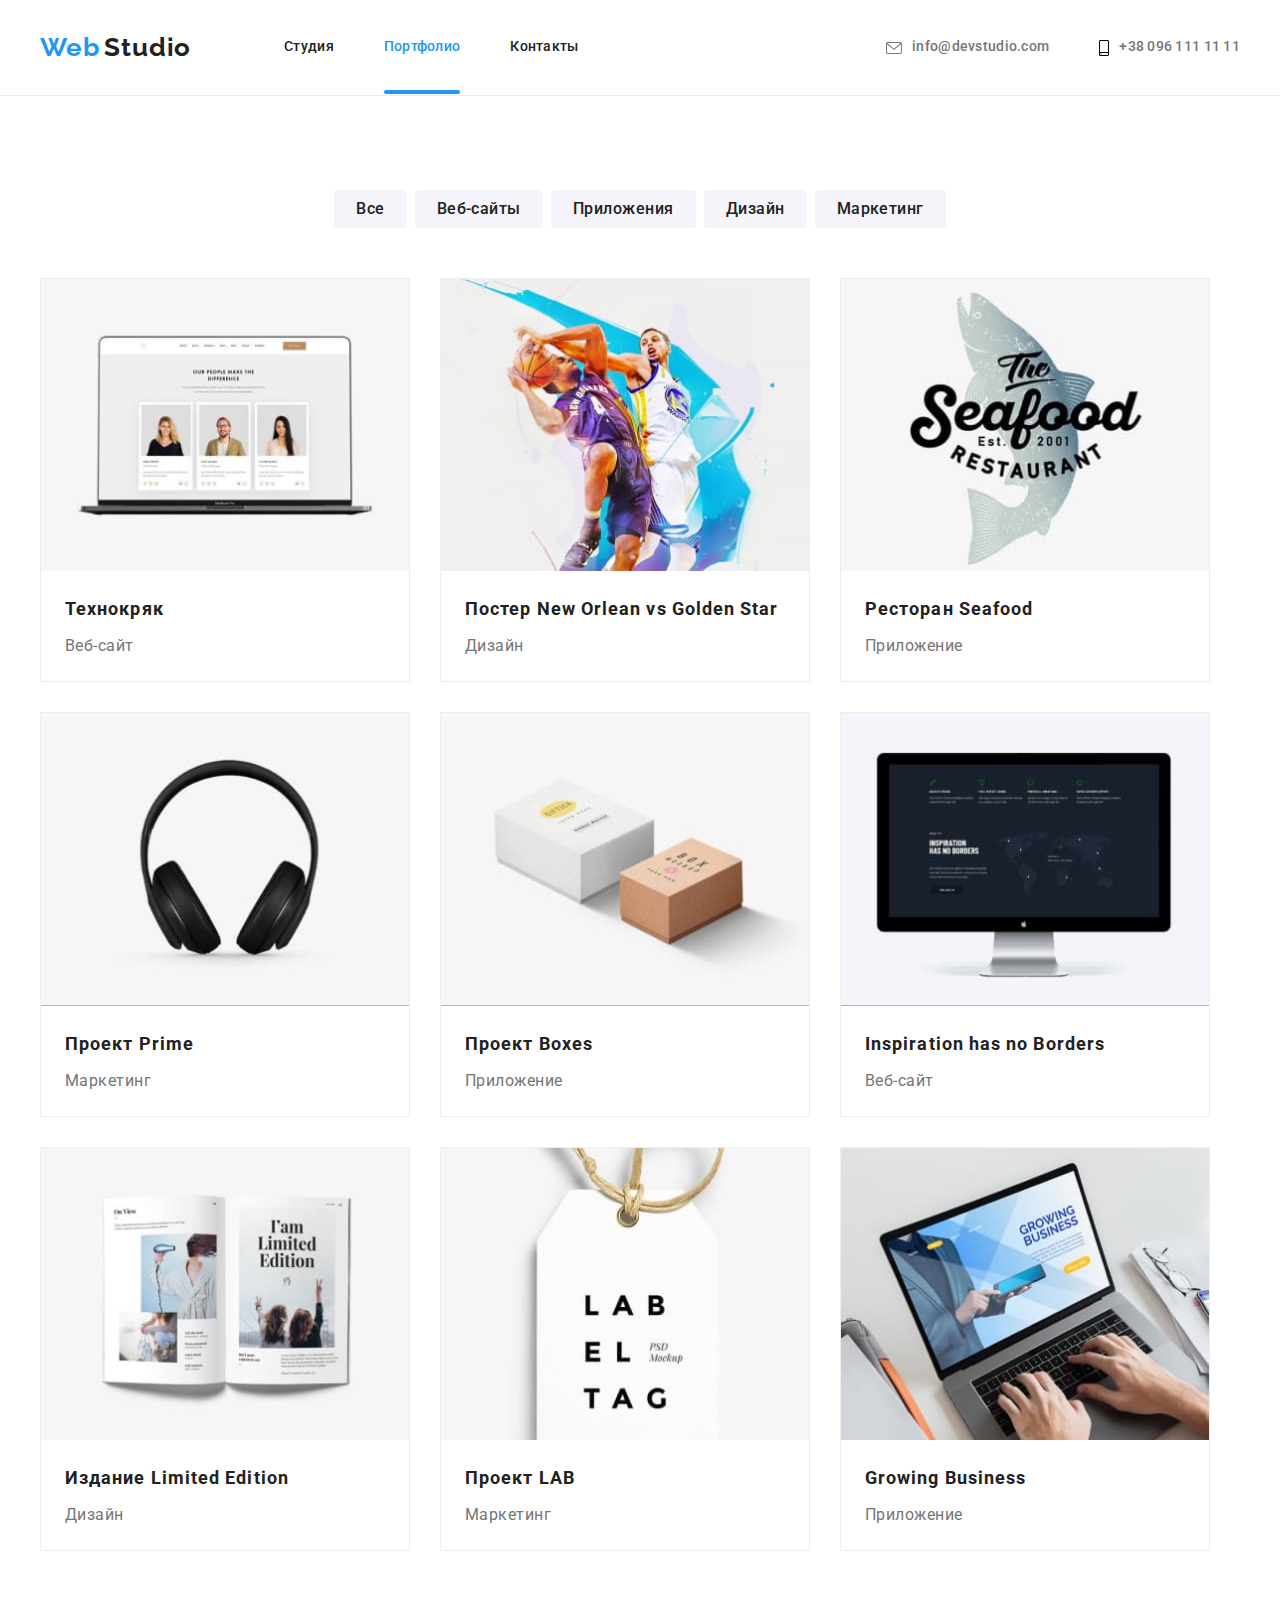
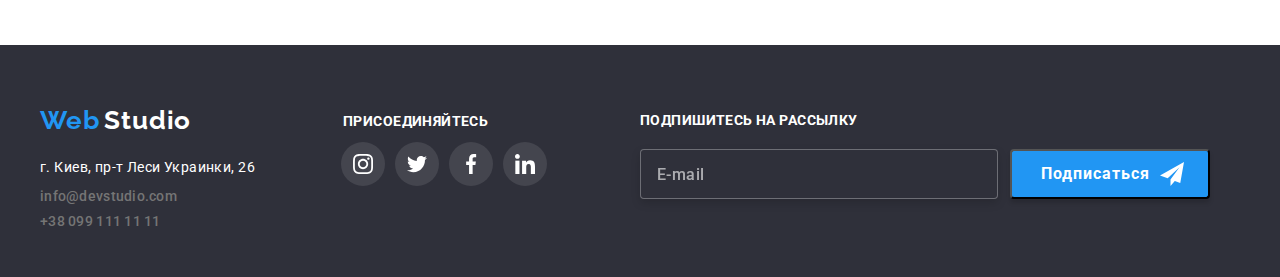
==== portfolio.html @ d0341769 "Add files via upload" ====
<!DOCTYPE html>
<html lang="ru">
<head>
    <meta charset="UTF-8">
    <meta name="viewport" content="width=device-width, initial-scale=1.0">
    <title>Portfolio</title>
    <link rel="preconnect" href="https://fonts.gstatic.com">
    <link href="https://fonts.googleapis.com/css2?family=Raleway:wght@700&family=Roboto:wght@400;500;700;900&display=swap" rel="stylesheet">
    <link href="https://cdnjs.cloudflare.com/ajax/libs/modern-normalize/1.0.0/modern-normalize.min.css" rel="stylesheet">
    <link href="./css/styles.css" rel="stylesheet">
</head>
<body class="portfolio">
    <!--Шапка сайта-->
<header>
    <div class="container">
        <nav class="navigation"> 
            <a href="/">
            <span class="nav-web">Web</span>
            <span class="nav-studio">Studio</span>
            </a>
        <ul class="navigation-list">
             <li class="nav-list"> <a class="nav-list-link" href="./index.html">Студия</a></li> 
            <li class="nav-list"> <a class="nav-list-link-active" href="/">Портфолио</a></li> 
            <li class="nav-list"> <a class="nav-list-link" href="/">Контакты</a></li> 
        </ul>
        </nav>
        <ul class="contacts">
            <li class="email">
                <a class ="mail" href="mailto:info@devstudio.com">
                    <svg class="email-icon">
                        <use href="./images/sprite.svg#icon-mail" width="16" height="12"></use>
                    </svg>info@devstudio.com</a></li>
            <li class="telephone">
                <a class="tel" href="tel:+380961111111">
                    <svg class="tel-icon">
                        <use href="./images/sprite.svg#icon-tel" width="10" height="16"></use>
                    </svg>+38 096 111 11 11</a></li>   
        </ul>
    </div>
    
</header>
<!--Герой-->
<main>
    <div class="container">
        <ul class="menu">
            <li class="menu-list"><button class="menu-list-btn" type="button">Все</button></li>
            <li class="menu-list"><button class="menu-list-btn" type="button">Веб-сайты</button></li>
            <li class="menu-list"><button class="menu-list-btn" type="button">Приложения</button></li>
            <li class="menu-list"><button class="menu-list-btn" type="button">Дизайн</button></li>
            <li class="menu-list"><button class="menu-list-btn" type="button">Маркетинг</button></li>
        </ul>
    </div>
    <!--Галерея-->
    <div class="container">
        <ul class="gallery">
            <li class="gallery-list">
                <a class="gallery-list-link" href="">
            <div class="gallery-img">
                <img src="images/portf-1.jpg" alt="Технокряк" width="370" height="294">
            <div class="overlay">
                <p>Технокряк это современная площадка распространения коронавируса. Компании используют эту платформу для цифрового
                    шпионажа и атак на защищённые сервера конкурентов</p>    
            </div>
            </div>
                
            <div class="gallery-description">
                <h2 class="gallery-title">Технокряк</h2>
                <p class="gallery-text">Веб-сайт</p>
            </div>
                </a>
            </li>
            <li class="gallery-list">
                <a class="gallery-list-link" href="">
            <div class="gallery-img">
                <img src="images/portf-2.jpg" alt="Постер New Orlean vs Golden Star" width="370" height="294">
            <div class="overlay">
                <p>Технокряк это современная площадка распространения коронавируса. Компании используют эту платформу для цифрового
                    шпионажа и атак на защищённые сервера конкурентов</p>   
            </div>
            </div>

           <div class="gallery-description">
            <h2 class="gallery-title">Постер New Orlean vs Golden Star</h2>
            <p class="gallery-text">Дизайн</p>
           </div>
                </a>
            </li>
            <li class="gallery-list">
                <a class="gallery-list-link" href="">
            <div class="gallery-img">
                <img src="images/portf-3.jpg" alt="Ресторан Seafood" width="370" height="294">
            <div class="overlay">
                <p>Технокряк это современная площадка распространения коронавируса. Компании используют эту платформу для цифрового
                    шпионажа и атак на защищённые сервера конкурентов</p>   
            </div> 
            </div>
               
           <div class="gallery-description">
            <h2 class="gallery-title">Ресторан Seafood</h2>
            <p class="gallery-text">Приложение</p>
           </div>
                </a>
            </li>
            <li class="gallery-list">
                <a class="gallery-list-link" href="">
            <div class="gallery-img">
                <img src="images/portf-4.jpg" alt="Проект Prime" width="370" height="294">
                <div class="overlay">
                    <p>Технокряк это современная площадка распространения коронавируса. Компании используют эту платформу для цифрового
                        шпионажа и атак на защищённые сервера конкурентов</p>   
                </div>
            </div>
                
            <div class="gallery-description">
                <h2 class="gallery-title">Проект Prime</h2>
                <p class="gallery-text">Маркетинг</p>
            </div>
                </a>
            </li>
            <li class="gallery-list">
                <a class="gallery-list-link" href="">
            <div class="gallery-img">
                <img src="images/portf-5.jpg" alt="Проект Boxes" width="370" height="294">
            <div class="overlay">
                <p>Технокряк это современная площадка распространения коронавируса. Компании используют эту платформу для цифрового
                    шпионажа и атак на защищённые сервера конкурентов</p>   
            </div>
            </div>
                
            <div class="gallery-description">
                <h2 class="gallery-title">Проект Boxes</h2>
                <p class="gallery-text">Приложение</p>
            </div>
                </a>
           </li>
            <li class="gallery-list">
            <a class="gallery-list-link" href="">
            <div class="gallery-img">
                <img src="images/portf-6.jpg" alt="Inspiration has no Borders" width="370" height="294">
            <div class="overlay">
                <p>Технокряк это современная площадка распространения коронавируса. Компании используют эту платформу для цифрового
                    шпионажа и атак на защищённые сервера конкурентов</p>   
            </div>
            </div>
               
           <div class="gallery-description">
            <h2 class="gallery-title">Inspiration has no Borders</h2>
            <p class="gallery-text">Веб-сайт</p>
           </div>
            </a>
            </li>
            <li class="gallery-list">
            <a class="gallery-list-link" href="">
            <div class="gallery-img">
                <img src="images/portf-7.jpg" alt="Издание Limited Edition" width="370" height="294">
            <div class="overlay">
                <p>Технокряк это современная площадка распространения коронавируса. Компании используют эту платформу для цифрового
                    шпионажа и атак на защищённые сервера конкурентов</p>   
            </div>
            </div>

            <div class="gallery-descriptoin">
                <h2 class="gallery-title">Издание Limited Edition</h2>
                <p class="gallery-text">Дизайн</p>
            </div>    
            </a>
            </li>
            <li class="gallery-list">
            <a class="gallery-list-link" href="">
            <div class="gallery-img">
                <img src="images/portf-8.jpg" alt="Проект LAB" width="370" height="294">
            <div class="overlay">
                <p>Технокряк это современная площадка распространения коронавируса. Компании используют эту платформу для цифрового
                     шпионажа и атак на защищённые сервера конкурентов</p>   
            </div>
            </div>
                
           <div class="gallery-description">
               <h2 class="gallery-title">Проект LAB</h2>
               <p class="gallery-text">Маркетинг</p>
           </div>
            </a>
            </li>
            <li class="gallery-list">
            <a class="gallery-list-link" href="">
            <div class="gallery-img">
                <img src="images/portf-9.jpg" alt="Growing Business" width="370" height="294">
            <div class="overlay">
                <p>Технокряк это современная площадка распространения коронавируса. Компании используют эту платформу для цифрового
                    шпионажа и атак на защищённые сервера конкурентов</p>   
            </div>
            </div>
               
            <div class="gallery-description">
                <h2 class="gallery-title">Growing Business</h2>
                <p class="gallery-text">Приложение</p>
            </div>
            </a> 
            </li>
        </ul>
    </div>   
</main>
<!--Футер-->
<footer>
    <div class="container">
        <div class="footer-cont">
            <a href="/">
                <span class="nav-web">Web</span>
                <span class="nav-studio">Studio</span>
            </a>
            <address class="address">
                <p class="adress">г. Киев, пр-т Леси Украинки, 26</p>
                <a class="mail" href="mailto:info@devstudio.com">info@devstudio.com</a>
                <a class="tel" href="tel:+380991111111">+38 099 111 11 11</a>
            </address>
        </div>
        <div class="connect">
            <p>Присоединяйтесь</p>
            <ul class="connect-slist">
                <li class="connect-slist-item">
                    <a class="connect-slist-link" href="">
                        <svg class="connect-icons" width="44" height="44">
                            <use href="./images/sprite.svg#icon-instagram"></use>
                        </svg>
                    </a>
                </li>
                <li class="connect-slist-item">
                    <a class="connect-slist-link" href="">
                        <svg class="connect-icons" width="44" height="44">
                            <use href="./images/sprite.svg#icon-twitter"></use>
                        </svg>
                    </a>
                    <li class="connect-slist-item">
                        <a class="connect-slist-link" href="">
                            <svg class="connect-icons" width="44" height="44">
                                <use href="./images/sprite.svg#icon-facebook"></use>
                            </svg>
                        </a>
                        <li class="connect-slist-item">
                            <a class="connect-slist-link" href="">
                                <svg class="connect-icons" width="44" height="44">
                                    <use href="./images/sprite.svg#icon-linkedin"></use>
                                </svg>
                            </a>
            </ul>
        </div>
        <div class="footer-form">
            <b class="footer-form-title">Подпишитесь на рассылку</b>
            <div class="footer-form-input"><label for="text"></label>
            <input type="text" name="text" id="text" class="footer-input" placeholder="E-mail">
            <button type="submit" class="button-form"><svg class="button-form-icons">
                <use href="./images/sprite-form.svg#icon-send-form"></use>
            </svg>Подпиcаться</button>
          
            </div>
    </div>
   
</footer>
 

<script src="modal.js"></script>
</body>
</html>
---- css/styles.css ----
:root {
    --primary-text-color: #757575;
    --title-text-color: #212121;
    --white-color: #FFFFFF;
    --accent-color: #2196F3;
    --background-color: #E5E5E5;
    --portfolio-bg: #F5F4FA;
    --dark-bg-color: #2F303A;
    --icons-color: #AFB1B8;

}
body {
    background-color: var(--white-color);
}
header {
    padding: 32px 15px;
    border-bottom: 1px solid #ECECEC;
    
}
li {
    list-style: none;
}
a {
    text-decoration: none;
}
h1, h2, h3, h4, h5, h6 {
    margin: 0;
}
ul, ol {
    margin: 0;
    padding: 0;
}
p {
    margin: 0;
}
img {
    display: block;
    max-width: 100%;
    height: auto;
}
.container {
    display:flex;
    align-items: center;
    width: 1200px;
    margin: 0 auto;
}
.nav-web {
    font-family: 'Raleway', sans-serif;
    font-style: normal;
    font-weight: bold;
    color: var(--accent-color);
    font-size: 26px;
    line-height: 1.19;
    letter-spacing: 0.03em;
}
.nav-studio {
    font-family: 'Raleway', sans-serif;
    font-style: normal;
    font-weight: bold;
    color: var(--title-text-color);
    font-size: 26px;
    line-height: 1.19;
    letter-spacing: 0.03em;
}
.navigation {
    display: flex;
    align-items: center;
}
.navigation > a {
    text-decoration: none;
    margin-right: 93px;
}
.navigation-list {
    display: flex;
}
.nav-list:not(:last-child) {
    margin-right: 50px;
}
.nav-list-link {
    position: relative;
    display: block;
    font-family: 'Roboto', sans-serif;
    font-style: normal;
    font-weight: 500;
    color: var(--title-text-color);
    font-size: 14px;
    line-height: 1.14;
    letter-spacing: 0.02em;
    text-decoration: none;
    transition: transform 250ms cubic-bezier(0.4, 0, 0.2, 1)

}
.nav-list-link:hover,
.nav-list-link:focus {
    color: var(--accent-color);
}
.nav-list-link-active {
    position: relative;
    display: block;
    color: var(--accent-color);
    font-family: 'Roboto', sans-serif;
    font-style: normal;
    font-weight: 500;
    font-size: 14px;
    line-height: 1.14;
    letter-spacing: 0.02em;
    text-decoration: none;
}

.nav-list-link-active::after,
.nav-list-link-active:hover::after,
.nav-list-link-active:focus::after {
    content: "";
    position: absolute;
    display: block;
    width: 100%;
    height: 4px;
    margin-top: 35px;
    border-radius: 2px;
    background-color: var(--accent-color);
}
.contacts {
    display: flex;
    align-items: center;
    justify-content: center;
    margin-left: auto;
}
.email {
    display: flex;
    align-items: center;
    justify-content: center;
}
.email-icon {
    width: 16px;
    height: 12px;
    fill: currentColor;
    margin-right: 10px;
    vertical-align: middle;
}
.tel-icon {
    width: 10px;
    height: 16px;
    margin-right: 10px;
    vertical-align: middle;
}
.mail {
    display: block;
    font-family: 'Roboto', sans-serif;
    font-style: normal;
    font-weight: 500;
    font-size: 14px;
    line-height: 1.14;
    letter-spacing: 0.02em;
    color: var(--primary-text-color);
    text-decoration: none;
    margin-right: 50px;
    transition: transform 250ms cubic-bezier(0.4, 0, 0.2, 1)
}
.tel {
    display: block;
    font-family: 'Roboto', sans-serif;
    font-style: normal;
    font-weight: 500;
    font-size: 14px;
    line-height: 1.14;
    letter-spacing: 0.02em;
    color: var(--primary-text-color);
    text-decoration: none;
    min-width: 122px;
    transition: transform 250ms cubic-bezier(0.4, 0, 0.2, 1)
}
.mail:hover,
.mail:focus,
.tel:hover,
.tel:focus {
    color: var(--accent-color);
    fill: var(--accent-color);
}
.cont {
    background-image: linear-gradient(rgba(47, 48, 58, 0.4),rgba(47, 48, 58, 0.4)), url(../images/bg.jpg);
    background-repeat: no-repeat;
    min-width: 1600px;
    height: 600px;
    background-size: 100%;
    padding-top: 200px;
    padding-bottom: 200px;
    margin: 0 auto;
    text-align: center;
}
.container-title {
    font-family: 'Roboto', sans-serif;
    font-style: normal;
    font-weight: 900;
    font-size: 44px;
    line-height: 1.36;
    text-align: center;
    letter-spacing: 0.06em;
    text-transform: uppercase;
    color: var(--white-color);
    max-width: 696px;
    margin: 0 auto;
    padding-bottom: 30px;
}
.button {
    font-family: 'Roboto', sans-serif;
    font-style: normal;
    font-weight: 700;
    font-size: 16px;
    line-height: 1.875;
    text-align: center;
    letter-spacing: 0.06em;
    color: var(--white-color);
    background-color: var(--accent-color);
    border-radius: 4px;
    border-color: transparent;
    min-width: 200px;
    height: 50px;
    margin: 0 auto;
}
.features {
    display: flex;
    align-items: center;
    padding: 94px 0;
}
.features-list:not(:last-child) {
    margin-right: 30px;
}
.features-button {
    display: flex;
    align-items: center; 
    justify-content: center;
    width: 270px;
    height: 120px;
    background-color: #F5F4FA;
    border-radius: 4px;
    border-color: transparent;
    margin-bottom: 30px;
}
.section{
    font-family: 'Roboto', sans-serif;
    font-style: normal;
    font-weight: 700;
    font-size: 14px;
    line-height: 1.14;
    letter-spacing: 0.03em;
    text-transform: uppercase;
    color: var(--title-text-color);
}
.text {
    font-family: 'Roboto', sans-serif;
    font-style: normal;
    font-weight: 400;
    font-size: 14px;
    line-height: 1.71;
    letter-spacing: 0.03em;
    color: var(--primary-text-color);
    padding-top: 10px;
    max-width: 270px;
}
.product-section {
    padding-top: 0;
}
.work {
    display: flex;
    align-items: center;
    padding-top: 50px;
    padding-bottom: 89px; 
}
.work-list:not(:last-child) {
    margin-right: 30px;
}
.work-img {
    display:flex;
    position: relative;
}
.work-description {
    position: absolute;
    bottom: 0;
    left: 0;
    width: 370px;
    height: 70px;
    font-family: 'Roboto', sans-serif;
    font-style: normal;
    font-weight: 700;
    font-size: 14px;
    line-height: 1.14;
    text-align: center;
    letter-spacing: 0.03em;
    text-transform: uppercase;
    padding: 27px 82px;
    color: var(--white-color);
    background: rgba(47, 48, 58, 0.8);
}
h3, h4, h5 {
    font-family: 'Roboto', sans-serif;
    font-style: normal;
    font-weight: 700;
    font-size: 36px;
    line-height: 1.16;
    text-align: center;
    letter-spacing: 0.03em;
    color: var(--title-text-color);
}
.ourteam {
    background-color: var(--portfolio-bg);
}
.team {
    padding-top: 94px;
    padding-bottom: 50px;
}
.personnel {
    display: flex;
    align-items: center;
    padding-bottom: 94px;
}
.personnel-list {
    background-color: var(--white-color);
    text-align: center;
    box-shadow: 0px 1px 3px rgba(0, 0, 0, 0.12), 0px 1px 1px rgba(0, 0, 0, 0.14), 0px 2px 1px rgba(0, 0, 0, 0.2);
    border-radius: 0px 0px 4px 4px;
}
.personnel-list:not(:last-child) {
    margin-right: 30px;
}
.name {
    font-family: 'Roboto', sans-serif;
    font-style: normal;
    font-weight: 500;
    font-size: 16px;
    line-height: 1.18;
    letter-spacing: 0.03em;
    color: var(--title-text-color);
    padding-top: 30px;
    padding-bottom: 10px;
}
.position {
    font-family: 'Roboto', sans-serif;
    font-style: normal;
    font-weight: 400;
    font-size: 16px;
    line-height: 1.18;
    letter-spacing: 0.03em;
    color: var(--primary-text-color);
}
.social-list {
    display: flex;
    justify-content: space-between;
    padding-top: 16px;
    padding-left: 32px;
    padding-right: 32px;
    padding-bottom: 30px;
}
.social-list-link {
    display: flex;
    align-items: center;
    justify-content: center;
    width: 44px;
    height: 44px;
    background-color: var(--white-color);
    border-radius: 50%;
    transition: background-color 250ms cubic-bezier(0.4, 0, 0.2, 1);
}
.social-list-link:hover,
.social-list-link:focus {
    background-color: var(--accent-color);
    transition: 250ms cubic-bezier(0.4, 0, 0.2, 1);
}
.social-list-link:hover .social-list-icon,
.social-list-link:focus .social-list-icon {
    fill: var(--white-color);
    transition: fill 250ms cubic-bezier(0.4, 0, 0.2, 1);
}
.social-list-icon {
    width: 20px;
    height: 20px;
    fill: var(--icons-color);
    transition: fill 250ms cubic-bezier(0.4, 0, 0.2, 1);
}
.clients {
    padding-top: 93px;
}
.clients-list {
    display: flex;
    align-items: center;
    justify-content: center;
    padding-top: 50px;
    padding-bottom: 94px; 
}
.clients-list-item:not(:last-child) {
    margin-right: 30px;
}
.clients-list-link {
    display: flex;
    align-items: center;
    justify-content: center;
    width: 170px;
    height: 90px;
    border: 1px solid #AFB1B8;
    border-radius: 4px;
    transition: color 250ms cubic-bezier(0.4, 0, 0.2, 1);
}
.clients-list-link .clients-icons {
    transition: fill 250ms cubic-bezier(0.4, 0, 0.2, 1); 
}
.clients-list-link:hover .clients-icons,
.clients-list-link:focus .clients-icons {
    fill: var(--accent-color);
}
.clients-list-link:hover,
.clients-list-link:focus {
    border: 1px solid #2196F3;
    border-radius: 4px;
}
.clients-icons {
    fill: var(--icons-color);
}
.backdrop {
    position: fixed;
    top: 0;
    left: 0;
    width: 100%;
    height: 100%;
    background-color: rgba(0, 0, 0, 0.2);
    transition: opacity 250ms cubic-bezier(0.4, 0, 0.2, 1);
}
  
  .backdrop.is-hidden {
    opacity: 0; 
    pointer-events: none; 
}
  
  .backdrop.is-hidden .modal {
    transform: translate(-50%, -50%) scale(0.9);
}
  .modal {
    position: absolute;
    top: 50%;
    left: 50%;
    width: 528px;
    height: 581px;
    background-color: var(--white-color);
    box-shadow: 0px 1px 3px rgba(0, 0, 0, 0.12), 0px 1px 1px rgba(0, 0, 0, 0.14),
      0px 2px 1px rgba(0, 0, 0, 0.2);
    border-radius: 4px;
    transform: translate(-50%, -50%) scale(1);
    transition: transform 250ms cubic-bezier(0.4, 0, 0.2, 1);
}
  .modal-button {
    position: absolute;
    top: 10px;
    right: 8px;
    padding: 0px;
    display: flex;
    align-items: center;
    justify-content: center;
    width: 30px;
    height: 30px;
    background-color: var(--white-color);
    border: 1px solid rgba(0, 0, 0, 0.1);
    border-radius: 50%;
    cursor: pointer;
}
  .modal-button:hover,
  .modal-button:focus {
    fill: var(--accent-color);
}

  
  .vector-icon {
    width: 18px;
    height: 18px;
 }

.form {
    display: block;
    margin-left: auto;
    margin-right: auto;
    margin-top: 40px;
    width: 448px;
}
.modal {
    font-family:  'Roboto', sans-serif;
    font-style: normal;
    font-weight: 700;
    font-size: 20px;
    line-height: 1.15;
    text-align: center;
    letter-spacing: 0.03em;
    margin-bottom: 12px;
    color: var(--title-text-color);
}
.form-field {
    display: flex;
    flex-direction: column; 
    margin-bottom: 10px;
    font-family: 'Roboto', sans-serif;
    font-style: normal;
    font-weight: 500;
    font-size: 12px;
    line-height: 1.66;
    letter-spacing: 0.01em;
    color: var(--primary-text-color);
}
.form-field input {
    width: 100%;
    height: 40px;
    padding: 11px 40px;
    border: 1px solid rgba(33, 33, 33, 0.2);
    border-radius: 4px;
    cursor: pointer;
    font-size: 14px; 
  }
.form-field input:focus {
    border: 1px solid var(--accent-color);
    outline: none;
}
.form-field label {
    margin-bottom: 5px;
}
.icons {
    position: relative;
    margin-top: 4px;
}
.form-icons {
    position: absolute;
    width: 18px;
    height: 18px;
    top: 50%;
    left: 12px;
    background-color: var(--white-color);
    transform: translateY(-50%);
}
.form-input:focus + .form-icons,
.form-input:hover + .form-icons {
  fill: var(--accent-color);
}

.form-input:focus,
.form-input:hover,
.comment:focus,
.comment:hover {
  border: 1px solid var(--accent-color);
  border-radius: 4px;
}
.form-checkbox {
    font-family: 'Roboto', sans-serif;
    font-style: normal;
    font-weight: 400;
    font-size: 14px;
    line-height: 1.71;
    letter-spacing: 0.03em;
    color: var(--primary-text-color);
    text-align: center;
    justify-content: center;
    margin-top: 20px;
}
.policy-information {
    font-family: 'Roboto', sans-serif;
    font-style: normal;
    font-weight: 400;
    font-size: 14px;
    line-height: 1.71;
    letter-spacing: 0.03em;
    text-decoration-line: underline;
    color: var(--accent-color);
    text-align: center;
    justify-content: center;
    margin-left: 5px;
}
.comment {
    width: 100%;
    height: 120px;
    font-family: 'Roboto', sans-serif;
    font-style: normal;
    font-weight: 400;
    font-size: 12px;
    line-height: 1.67;
    letter-spacing: 0.01em;
    padding: 12px 16px;
    border-radius: 4px;
    border: 1px solid rgba(33, 33, 33, 0.2);
    resize: none;
}
.form-field textarea::placeholder {
    font-family: 'Roboto', sans-serif;
    font-style: normal;
    font-weight: 400;
    font-size: 14px;
    line-height: 1.14px;
    letter-spacing: 0.01em;
    color: rgba(117, 117, 117, 0.5);
    padding-top: 8px;
}
.mode-button {
    display: inline-block;
    margin-top: 30px;
    margin-bottom: 40px;
    padding: 10px 55px;
    width: 200px;
    border-radius: 4px;
    color: var(--white-color);
    background-color: var(--accent-color);
    font-family: inherit;
    font-family: 'Roboto', sans-serif;
    font-weight: 700;
    font-size: 16px;
    line-height: 1.87;
    letter-spacing: 0.06em;
    border-radius: 4px;
    border: 1px solid var(--accent-color);
    outline: inherit;
    cursor: pointer;
    box-shadow: 0px 1px 3px rgba(0, 0, 0, 0.12), 0px 1px 1px rgba(0, 0, 0, 0.14),
      0px 2px 1px rgba(0, 0, 0, 0.2);
    border-radius: 4px;
}
  
.form-field:focus-within > .form-icons,
.form-field:focus-within > .form-icons_mail {
    fill: var(--accent-color);
    border: 1px solid var(--accent-color);
}
.portfolio {
    background-color: var(--white-color);
}
.menu {
    display: flex;  
    margin: 0 auto;
    justify-content: center;
    margin-top: 94px;
    margin-bottom: 50px;
}
.menu-list {
    display: flex;
    align-items: center;
}
.menu-list:not(:last-child) {
    margin-right: 8px;
}
.menu-list-btn {
    font-family: 'Roboto', sans-serif;
    font-style: normal;
    font-weight: 500;
    font-size: 16px;
    line-height: 1.625;
    text-align: center;
    letter-spacing: 0.03em;
    color: var(--title-text-color);
    background-color: var(--portfolio-bg);
    border-color: transparent;
    border-radius: 4px;
    text-decoration: none;
    padding: 4px 20px;
    transition: transform 250ms cubic-bezier(0.4, 0, 0.2, 1);
}
.menu-list-btn:hover,
.menu-list-btn:focus {
    color: var(--white-color);
    background-color: var(--accent-color);
    border-radius: 4px;
    border-color: transparent;
}
.gallery {
    display: flex;
    flex-wrap: wrap;
}
.gallery-list {
    flex-basis: calc(100% / 3 - 30px);
    text-align: start;
    margin-right: 30px;
    margin-bottom: 30px;
    border: 1px solid #EEEEEE;
}
.gallery-list:nth-child(3n) {
    margin-right: 0;
}
.gallery-list:nth-last-child(-n+3) {
    margin-bottom: 94px;
}
.gallery-list-link {
    display: block;
    transition: transform 250ms cubic-bezier(0.4, 0, 0.2, 1);
}
.gallery-list-link:focus,
.gallery-list-link:hover {
    box-shadow: 0 1px 1px rgba(0, 0, 0, 0.12), 0 4px 4px rgba(0, 0, 0, 0.06), 1px 4px 6px rgba(0, 0, 0, 0.16);
}
.gallery-img {
    position: relative;
    overflow: hidden;
}
.overlay {
    position: absolute;
    top: 0;
    left: 0;
    width: 100%;
    height: 100%;
    font-family: 'Roboto', sans-serif;
    font-style: normal;
    font-weight: 500;
    font-size: 18px;
    line-height: 1.55;
    letter-spacing: 0.03em;
    background-color: rgba(33, 150, 243, 0.9);
    color: var(--white-color);
    padding: 63px 24px;
    transform: translateY(100%);
    transition: transform 250ms cubic-bezier(0.4, 0, 0.2, 1);

}
.gallery-list-link:hover .overlay,
.gallery-list-link:focus .overlay {
    transform: translateY(0);
}

.gallery-title {
    font-family: 'Roboto', sans-serif;
    font-style: normal;
    font-weight: 700;
    font-size: 18px;
    line-height: 2;
    letter-spacing: 0.06em;
    color: var(--title-text-color);
    margin-top: 20px;
    margin-bottom: 4px;
    padding-left: 24px;
    padding-right: 24px;
}
.gallery-text {
    font-family: Roboto;
    font-style: normal;
    font-weight: 400;
    font-size: 16px;
    line-height: 1.875;
    letter-spacing: 0.03em;
    color: var(--primary-text-color);
    padding-left: 24px;
    padding-right: 24px;
    padding-bottom: 20px;
}
footer {
    background-color: var(--dark-bg-color);
}
footer .container {
    display: flex;
    padding-bottom: 60px;
      
}
.footer-cont {
    padding-top: 60px;
}
.footer-cont .nav-studio {
    color: var(--white-color);
}
.adress {
    font-family: 'Roboto', sans-serif;
    font-style: normal;
    font-weight: 400;
    font-size: 14px;
    line-height: 1.71;
    letter-spacing: 0.03em;
    color: var(--white-color);
    padding-top: 20px;
    padding-bottom: 9px;
}
.address {
    display: flex;
    flex-direction: column ;
    min-width: 231px;
    height: 81px;
}
.address .tel {
    margin-top: 9px;
}
.connect {
    padding-top: 44px;
    padding-left: 70px;
}
.connect > p {
    font-family: 'Roboto', sans-serif;
    font-style: normal;
    font-weight: 700;
    font-size: 14px;
    line-height: 1.14px;
    letter-spacing: 0.03em;
    text-transform: uppercase;
    color: var(--white-color);
    padding-bottom: 20px;
    padding-left: 2px;
}
.connect-slist {
    display: flex;
}
.connect-slist-item:not(:last-child) {
    margin-right: 10px;
}
.connect-slist-link {
    display: flex;
    align-items: center;
    justify-content: center;
    width: 44px;
    height: 44px;
    background-color: rgba(255, 255, 255, 0.1);
    border-radius: 50%;
    transition: transform 250ms cubic-bezier(0.4, 0, 0.2, 1);
}
.connect-slist-link .connect-icons {
    transition: transform 250ms cubic-bezier(0.4, 0, 0.2, 1);
}

.connect-slist-link:hover,
.connect-slist-link:focus {
    background-color: var(--accent-color);
}
.connect-icons {
    fill: var(--white-color);
    width: 20px;
    height: 20px;
}
.footer-form {
    display: block;
    padding-top: 42px;
    margin-left: 93px;
}
.footer-form-title {
    display: inline-block;
    font-family: 'Roboto', sans-serif;
    font-style: normal;
    font-weight: bold;
    color: var(--white-color);
    font-size: 14px;
    line-height: 1.14;
    letter-spacing: 0.03em;
    text-transform: uppercase;
    padding-top: 8px;
    margin-bottom: 20px; 
}
.footer-form-input {
    display: flex;
    align-items: center;
    justify-content: center;
}
.footer-form-input input::placeholder {
    font-family: 'Roboto', sans-serif;
    font-style: normal;
    font-weight: 500;
    font-size: 16px;
    line-height: 1.25;
    letter-spacing: 0.03em;
    color: rgba(255, 255, 255, 0.6);
  }
.footer-input {
    display: flex;
    width: 358px;
    height: 50px;
    padding-left: 16px;
    border: 1px solid rgba(255, 255, 255, 0.3);
    box-sizing: border-box;
    filter: drop-shadow(0px 4px 4px rgba(0, 0, 0, 0.15));
    border-radius: 4px;
    margin-right: 12px;
    justify-content: center;
    align-items: center;
    background-color: #2f303a;
    color: var(--white-color);
}
.button-form {
    display: inline-flex;
    font-family: Roboto;
    font-style: normal;
    font-weight: bold;
    font-size: 16px;
    line-height: 1.87;
    letter-spacing: 0.06em;
    color: var(--white-color);
    width: 200px;
    height: 50px;
    background: var(--accent-color);
    box-shadow: 0px 4px 4px rgba(0, 0, 0, 0.15);
    border-radius: 4px;
    padding-left: 29px;
    align-items: center;
    cursor: pointer;
    position: relative;
  }
  
.button-form-icons {
    position: absolute;
    width: 24px;
    height: 24px;
    top: 50%;
    right: 24px;
    transform: translateY(-50%);
    fill: var(--white-color);
  }
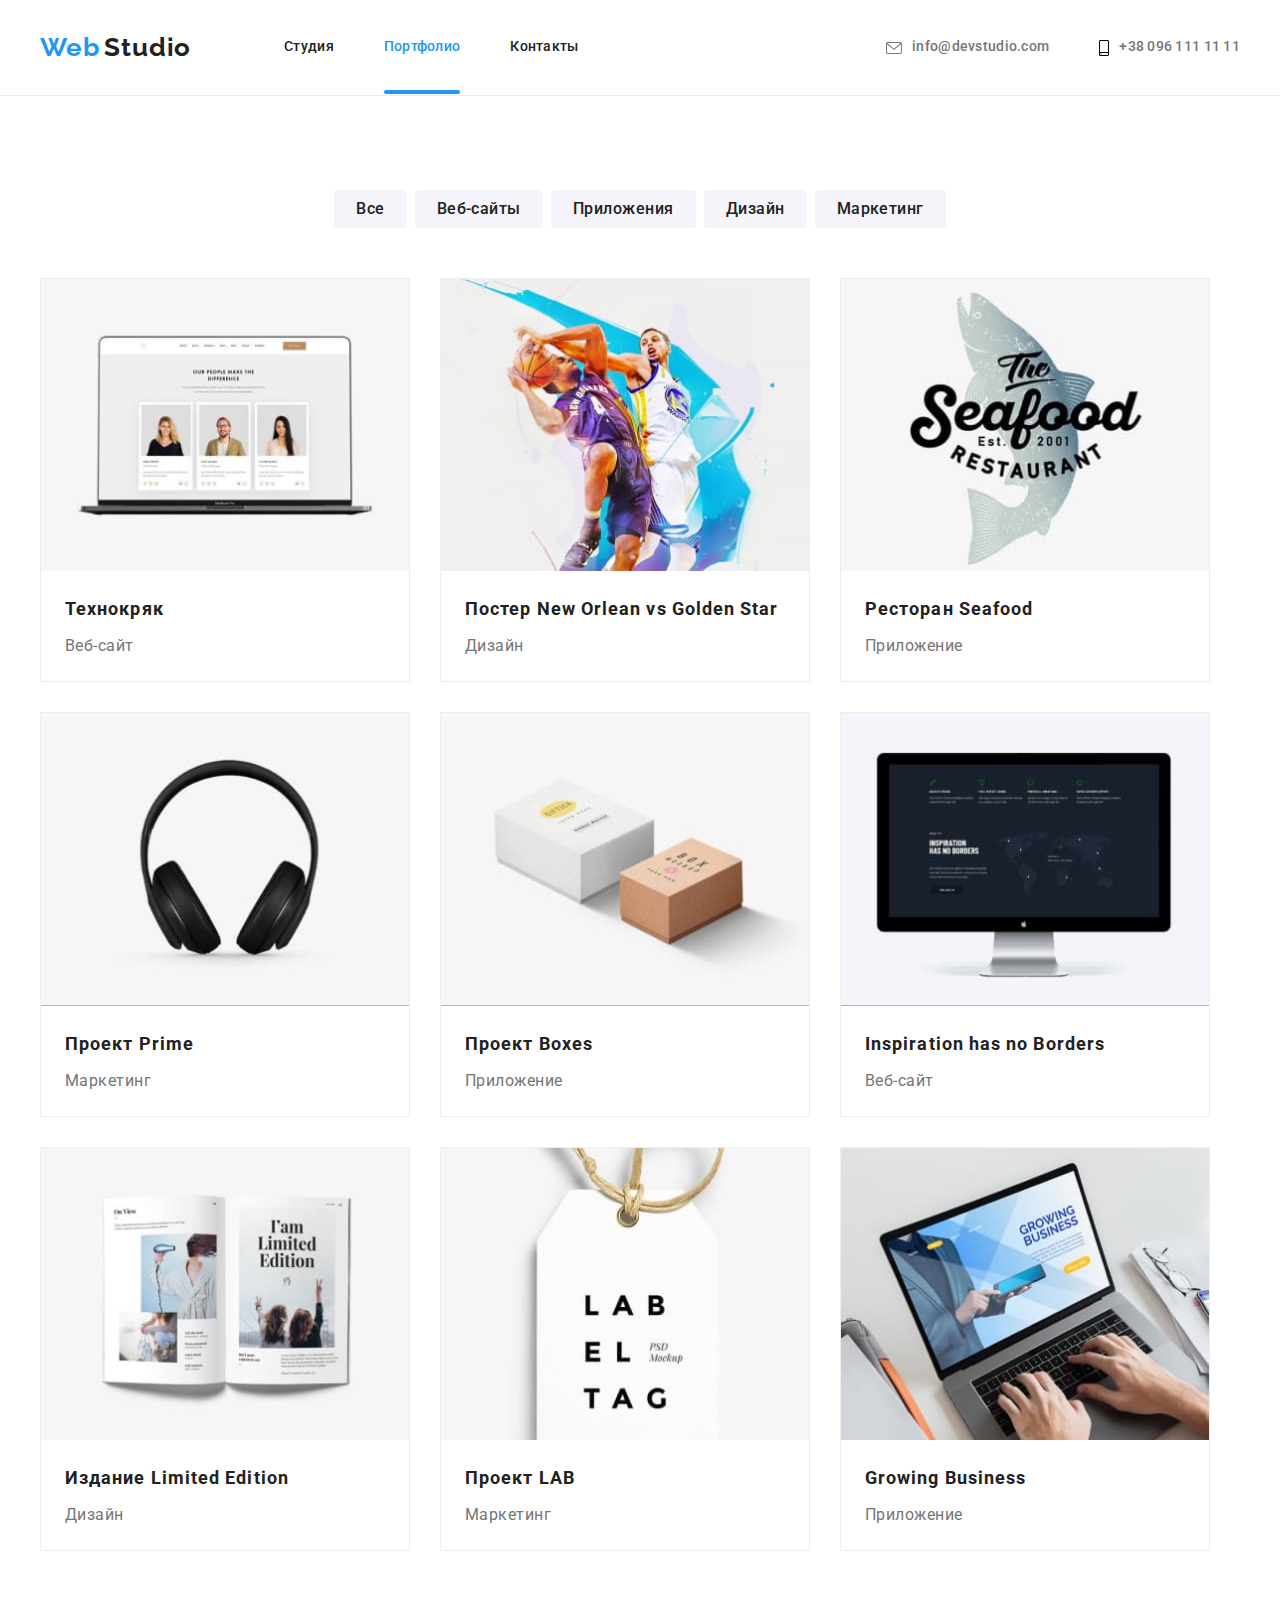
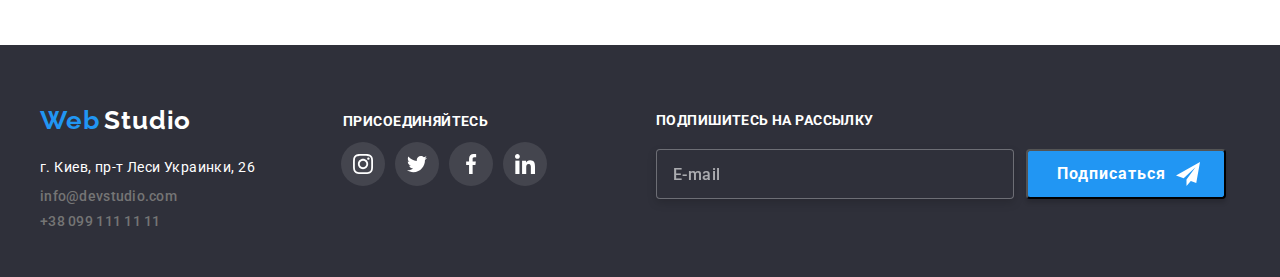
==== commit 68b423e8: "Add files via upload" ====
--- a/portfolio.html
+++ b/portfolio.html
@@ -256,8 +256,5 @@
     </div>
    
 </footer>
- 
-
-<script src="modal.js"></script>
 </body>
 </html>--- a/css/styles.css
+++ b/css/styles.css
@@ -179,7 +179,7 @@
 .cont {
     background-image: linear-gradient(rgba(47, 48, 58, 0.4),rgba(47, 48, 58, 0.4)), url(../images/bg.jpg);
     background-repeat: no-repeat;
-    min-width: 1600px;
+    max-width: 1600px;
     height: 600px;
     background-size: 100%;
     padding-top: 200px;
@@ -424,15 +424,15 @@
     transition: opacity 250ms cubic-bezier(0.4, 0, 0.2, 1);
 }
   
-  .backdrop.is-hidden {
+.backdrop.is-hidden {
     opacity: 0; 
     pointer-events: none; 
 }
   
-  .backdrop.is-hidden .modal {
+.backdrop.is-hidden .modal {
     transform: translate(-50%, -50%) scale(0.9);
 }
-  .modal {
+.modal {
     position: absolute;
     top: 50%;
     left: 50%;
@@ -445,7 +445,7 @@
     transform: translate(-50%, -50%) scale(1);
     transition: transform 250ms cubic-bezier(0.4, 0, 0.2, 1);
 }
-  .modal-button {
+.modal-button {
     position: absolute;
     top: 10px;
     right: 8px;
@@ -460,16 +460,14 @@
     border-radius: 50%;
     cursor: pointer;
 }
-  .modal-button:hover,
-  .modal-button:focus {
+.modal-button:hover,
+.modal-button:focus {
     fill: var(--accent-color);
 }
-
-  
-  .vector-icon {
+.vector-icon {
     width: 18px;
     height: 18px;
- }
+}
 
 .form {
     display: block;
@@ -492,7 +490,8 @@
 .form-field {
     display: flex;
     flex-direction: column; 
-    margin-bottom: 10px;
+    margin-top: 10px;
+    margin-bottom: 4px;
     font-family: 'Roboto', sans-serif;
     font-style: normal;
     font-weight: 500;
@@ -500,6 +499,7 @@
     line-height: 1.66;
     letter-spacing: 0.01em;
     color: var(--primary-text-color);
+    text-align: start;
 }
 .form-field input {
     width: 100%;
@@ -513,9 +513,6 @@
 .form-field input:focus {
     border: 1px solid var(--accent-color);
     outline: none;
-}
-.form-field label {
-    margin-bottom: 5px;
 }
 .icons {
     position: relative;
@@ -580,6 +577,7 @@
     border-radius: 4px;
     border: 1px solid rgba(33, 33, 33, 0.2);
     resize: none;
+    
 }
 .form-field textarea::placeholder {
     font-family: 'Roboto', sans-serif;
@@ -619,6 +617,10 @@
 .form-field:focus-within > .form-icons_mail {
     fill: var(--accent-color);
     border: 1px solid var(--accent-color);
+}
+.commentary {
+    margin-bottom: 4px;
+
 }
 .portfolio {
     background-color: var(--white-color);
@@ -820,7 +822,7 @@
 .footer-form {
     display: block;
     padding-top: 42px;
-    margin-left: 93px;
+    margin-left: 109px;
 }
 .footer-form-title {
     display: inline-block;
